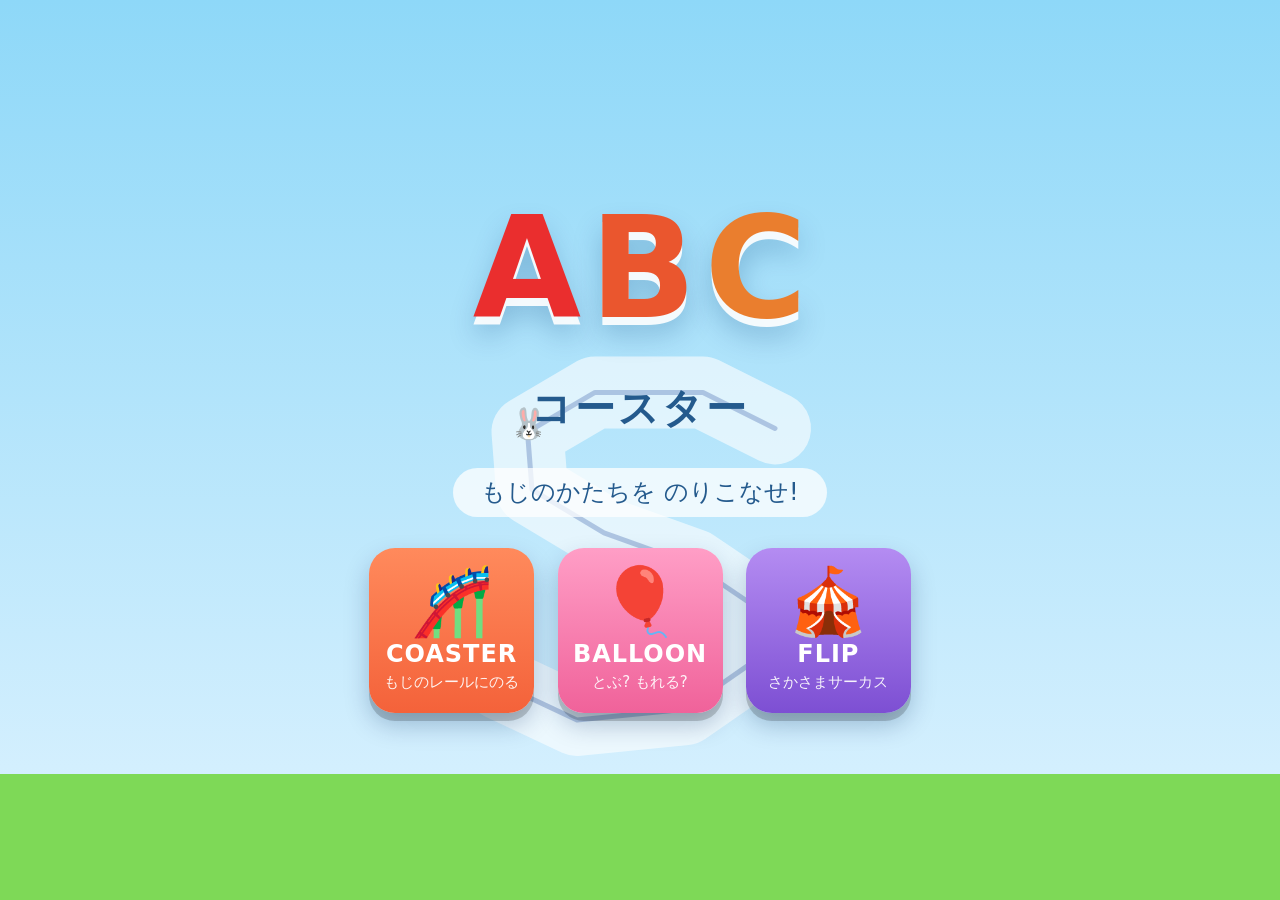
==== abc-coaster/index.html @ c3f1e286 "Replace physics playground with ABC Coaster: letter strokes as ride rails Adopted design: letters' o" ====
<!DOCTYPE html>
<html lang="ja">
<head>
  <meta charset="UTF-8">
  <meta name="viewport" content="width=device-width, initial-scale=1.0, maximum-scale=1.0, user-scalable=no, viewport-fit=cover">
  <meta name="apple-mobile-web-app-capable" content="yes">
  <meta name="mobile-web-app-capable" content="yes">
  <meta name="apple-mobile-web-app-status-bar-style" content="black-translucent">
  <title>ABCコースター — もじのかたちをのりこなせ!</title>
  <link rel="apple-touch-icon" href="assets/icon.png">
  <link rel="icon" href="assets/icon.png">
  <link rel="stylesheet" href="css/style.css">
</head>
<body>
  <canvas id="game"></canvas>

  <!-- タイトル画面 -->
  <div id="title">
    <div id="title-letters"></div>
    <div id="title-name">コースター</div>
    <div id="title-sub">もじのかたちを のりこなせ!</div>
    <div id="title-buttons">
      <button class="mode-btn" id="play-coaster">
        <span class="icon">🎢</span>
        <span class="label-en">COASTER</span>
        <span class="label-ja">もじのレールにのる</span>
      </button>
      <button class="mode-btn" id="play-balloon">
        <span class="icon">🎈</span>
        <span class="label-en">BALLOON</span>
        <span class="label-ja">とぶ? もれる?</span>
      </button>
      <button class="mode-btn" id="play-circus">
        <span class="icon">🎪</span>
        <span class="label-en">FLIP</span>
        <span class="label-ja">さかさまサーカス</span>
      </button>
    </div>
  </div>

  <!-- 遊び中のUI (各モードが中身を作る) -->
  <div id="hud"></div>

  <button id="btn-home" class="hidden">🏠</button>

  <script src="js/tracks.js"></script>
  <script src="js/sound.js"></script>
  <script src="js/fx.js"></script>
  <script src="js/coaster.js"></script>
  <script src="js/balloon.js"></script>
  <script src="js/circus.js"></script>
  <script src="js/main.js"></script>
</body>
</html>
---- abc-coaster/css/style.css ----
/* =========================================================
 * style.css — 4歳の指のための大きなUI (iPhone/iPad 縦横対応)
 * ========================================================= */

:root {
  --font: "Arial Rounded MT Bold", "Hiragino Maru Gothic ProN", "Comic Sans MS", system-ui, sans-serif;
}

* {
  margin: 0;
  padding: 0;
  box-sizing: border-box;
  -webkit-user-select: none;
  user-select: none;
  -webkit-touch-callout: none;
  -webkit-tap-highlight-color: transparent;
}

html, body {
  width: 100%;
  height: 100%;
  overflow: hidden;
  position: fixed;
  touch-action: none;
  font-family: var(--font);
  background: #8ed8f8;
}

#game { position: absolute; inset: 0; display: block; }

.hidden { display: none !important; }

/* ---------- タイトル ---------- */

#title {
  position: absolute;
  inset: 0;
  display: flex;
  flex-direction: column;
  align-items: center;
  justify-content: center;
  gap: 3.5vmin;
  z-index: 10;
}

#title-letters {
  font-size: clamp(60px, 16vmin, 140px);
  font-weight: 900;
  display: flex;
  gap: 0.06em;
  text-shadow: 0 0.06em 0 rgba(255,255,255,0.9), 0 0.12em 0.2em rgba(0,60,120,0.25);
}
#title-letters span {
  display: inline-block;
  animation: bounce 1.6s ease-in-out infinite;
}
@keyframes bounce {
  0%, 100% { transform: translateY(0) rotate(-3deg); }
  50% { transform: translateY(-0.18em) rotate(3deg); }
}

#title-name {
  font-size: clamp(22px, 5vmin, 40px);
  font-weight: 900;
  color: #245a8d;
  letter-spacing: 0.08em;
}

#title-sub {
  font-size: clamp(14px, 3.4vmin, 24px);
  color: #245a8d;
  background: rgba(255,255,255,0.75);
  padding: 0.35em 1.2em;
  border-radius: 2em;
}

#title-buttons {
  display: flex;
  flex-wrap: wrap;
  justify-content: center;
  align-items: stretch;
  gap: 2.6vmin;
}

.mode-btn {
  font-family: var(--font);
  border: none;
  border-radius: 26px;
  width: clamp(104px, 22vmin, 165px);
  min-height: clamp(104px, 22vmin, 165px);
  display: flex;
  flex-direction: column;
  align-items: center;
  justify-content: center;
  gap: 5px;
  color: #fff;
  box-shadow: 0 8px 0 rgba(0,0,0,0.18), 0 12px 24px rgba(0,40,90,0.25);
  cursor: pointer;
  transition: transform 0.1s;
}
.mode-btn:active { transform: translateY(6px) scale(0.97); box-shadow: 0 2px 0 rgba(0,0,0,0.18); }
.mode-btn .icon { font-size: clamp(40px, 9vmin, 66px); line-height: 1; }
.mode-btn .label-en { font-size: clamp(15px, 3.4vmin, 24px); font-weight: 900; letter-spacing: 0.04em; }
.mode-btn .label-ja { font-size: clamp(11px, 2.2vmin, 15px); opacity: 0.92; }

#play-coaster { background: linear-gradient(#ff8a5c, #f4623a); }
#play-balloon { background: linear-gradient(#ff9ec6, #f0629a); }
#play-circus  { background: linear-gradient(#b48cf2, #7d4fd3); }

/* ---------- 共通 ---------- */

#btn-home {
  position: absolute;
  top: calc(10px + env(safe-area-inset-top));
  left: calc(10px + env(safe-area-inset-left));
  z-index: 20;
  width: 56px;
  height: 56px;
  border: none;
  border-radius: 50%;
  background: rgba(255,255,255,0.9);
  font-size: 28px;
  box-shadow: 0 4px 10px rgba(0,40,90,0.3);
  cursor: pointer;
}
#btn-home:active { transform: scale(0.92); }

#hud { position: absolute; inset: 0; pointer-events: none; z-index: 15; }
#hud > * { pointer-events: auto; }

#star-count {
  position: absolute;
  top: calc(12px + env(safe-area-inset-top));
  right: calc(14px + env(safe-area-inset-right));
  font-size: clamp(20px, 4vmin, 30px);
  font-weight: 900;
  color: #245a8d;
  background: rgba(255,255,255,0.85);
  border-radius: 20px;
  padding: 6px 16px;
  box-shadow: 0 3px 8px rgba(0,40,90,0.2);
  pointer-events: none;
}

/* ---------- コースター ---------- */

#ride-history {
  position: absolute;
  top: calc(14px + env(safe-area-inset-top));
  left: 50%;
  transform: translateX(-50%);
  max-width: 70vw;
  overflow: hidden;
  white-space: nowrap;
  font-size: clamp(22px, 4.6vmin, 34px);
  font-weight: 900;
  letter-spacing: 0.12em;
  background: rgba(255,255,255,0.85);
  border-radius: 20px;
  padding: 5px 18px;
  box-shadow: 0 3px 8px rgba(0,40,90,0.2);
  pointer-events: none;
  min-height: 1.4em;
}

#choice {
  position: absolute;
  left: 50%;
  bottom: calc(20px + env(safe-area-inset-bottom));
  transform: translateX(-50%);
  display: flex;
  flex-direction: column;
  align-items: center;
  gap: 10px;
}

#choice-label {
  font-size: clamp(16px, 3.6vmin, 26px);
  font-weight: 900;
  color: #245a8d;
  background: rgba(255,255,255,0.9);
  border-radius: 18px;
  padding: 5px 20px;
  box-shadow: 0 3px 8px rgba(0,40,90,0.2);
}

#choice-btns, #ci-options {
  display: flex;
  gap: clamp(12px, 3vmin, 24px);
}

.choice-btn {
  font-family: var(--font);
  width: clamp(84px, 17vmin, 130px);
  height: clamp(84px, 17vmin, 130px);
  border: none;
  border-radius: 24px;
  font-size: clamp(48px, 10vmin, 78px);
  font-weight: 900;
  color: #fff;
  background: var(--c, #888);
  box-shadow: 0 6px 0 rgba(0,0,0,0.2), 0 10px 18px rgba(0,40,90,0.25);
  cursor: pointer;
  animation: wiggle 2.2s ease-in-out infinite;
  transition: transform 0.1s;
}
.choice-btn:nth-child(2) { animation-delay: 0.3s; }
.choice-btn:nth-child(3) { animation-delay: 0.6s; }
.choice-btn:active { transform: scale(0.9); }
@keyframes wiggle {
  0%, 100% { transform: rotate(-2deg); }
  50% { transform: rotate(2deg); }
}

.choice-btn.correct {
  animation: pressPop 0.5s ease;
  box-shadow: 0 0 0 6px #ffd45c, 0 6px 0 rgba(0,0,0,0.2);
}
.choice-btn.dim { opacity: 0.35; }
@keyframes pressPop {
  40% { transform: scale(0.85); }
  70% { transform: scale(1.15); }
  100% { transform: scale(1); }
}

/* ---------- ふうせんもじ / サーカス ---------- */

.bl-banner {
  position: absolute;
  top: calc(14px + env(safe-area-inset-top));
  left: 50%;
  transform: translateX(-50%);
  font-size: clamp(17px, 3.8vmin, 28px);
  font-weight: 900;
  color: #245a8d;
  background: rgba(255,255,255,0.9);
  border-radius: 20px;
  padding: 8px 22px;
  box-shadow: 0 3px 10px rgba(0,40,90,0.25);
  pointer-events: none;
  white-space: nowrap;
}
#ci-freehint { color: #8c2f39; }

#bl-guess {
  position: absolute;
  left: 50%;
  bottom: calc(24px + env(safe-area-inset-bottom));
  transform: translateX(-50%);
  display: flex;
  gap: clamp(16px, 4vmin, 40px);
}

.guess-btn {
  font-family: var(--font);
  width: clamp(110px, 22vmin, 170px);
  height: clamp(110px, 22vmin, 170px);
  border: none;
  border-radius: 28px;
  display: flex;
  flex-direction: column;
  align-items: center;
  justify-content: center;
  gap: 4px;
  font-size: clamp(44px, 9vmin, 70px);
  background: rgba(255,255,255,0.92);
  box-shadow: 0 7px 0 rgba(0,0,0,0.15), 0 12px 20px rgba(0,40,90,0.25);
  cursor: pointer;
  animation: wiggle 2.4s ease-in-out infinite;
}
.guess-btn:nth-child(2) { animation-delay: 0.4s; }
.guess-btn:active { transform: scale(0.92); }
.guess-btn span {
  font-size: clamp(16px, 3.4vmin, 24px);
  font-weight: 900;
  color: #245a8d;
}

#bl-pump {
  position: absolute;
  left: 50%;
  bottom: calc(26px + env(safe-area-inset-bottom));
  transform: translateX(-50%);
  width: clamp(140px, 30vmin, 230px);
  height: clamp(90px, 18vmin, 140px);
  border: none;
  border-radius: 30px;
  font-family: var(--font);
  font-size: clamp(26px, 5.5vmin, 42px);
  font-weight: 900;
  color: #fff;
  background: linear-gradient(#ff8a5c, #e5533d);
  box-shadow: 0 8px 0 rgba(0,0,0,0.2), 0 14px 22px rgba(120,20,0,0.3);
  cursor: pointer;
  animation: pulse 0.9s ease-in-out infinite;
}
#bl-pump:active { transform: translateX(-50%) scale(0.92); }
@keyframes pulse {
  0%, 100% { transform: translateX(-50%) scale(1); }
  50% { transform: translateX(-50%) scale(1.06); }
}

#ci-options {
  position: absolute;
  left: 50%;
  bottom: calc(24px + env(safe-area-inset-bottom));
  transform: translateX(-50%);
}

.big-next {
  position: absolute;
  right: calc(18px + env(safe-area-inset-right));
  bottom: calc(18px + env(safe-area-inset-bottom));
  width: clamp(80px, 14vmin, 116px);
  height: clamp(80px, 14vmin, 116px);
  border: none;
  border-radius: 50%;
  font-size: clamp(34px, 6.5vmin, 52px);
  color: #fff;
  background: linear-gradient(#7ed957, #4cae2f);
  box-shadow: 0 6px 0 rgba(0,0,0,0.2), 0 10px 20px rgba(0,60,0,0.3);
  cursor: pointer;
  animation: pulse2 1s ease-in-out infinite;
}
@keyframes pulse2 {
  0%, 100% { transform: scale(1); }
  50% { transform: scale(1.08); }
}
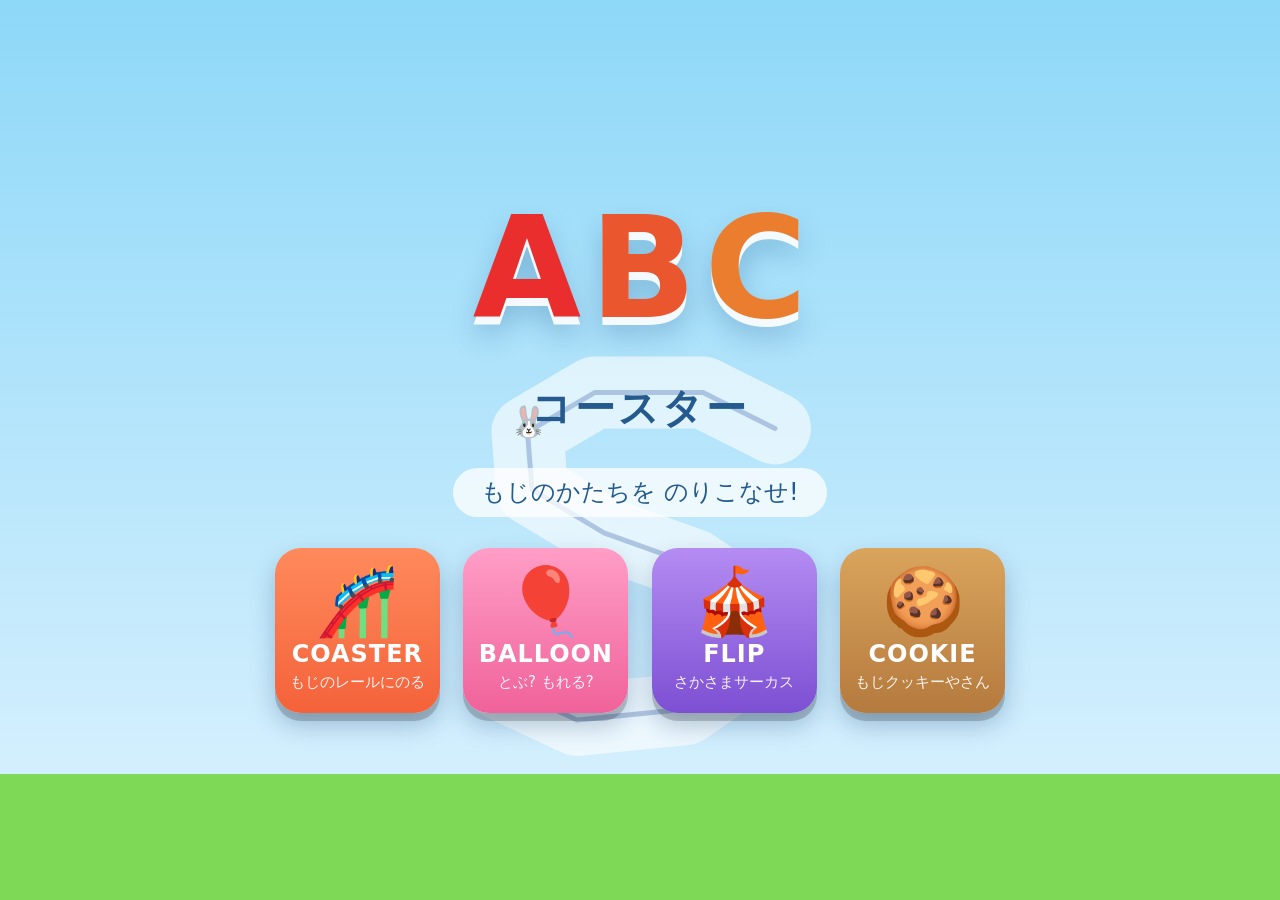
==== commit 689b9ecc: "Add Letter Cookie Shop minigame: bite or draw the difference between letters Monsters order letters " ====
--- a/abc-coaster/index.html
+++ b/abc-coaster/index.html
@@ -35,6 +35,11 @@
         <span class="label-en">FLIP</span>
         <span class="label-ja">さかさまサーカス</span>
       </button>
+      <button class="mode-btn" id="play-cookie">
+        <span class="icon">🍪</span>
+        <span class="label-en">COOKIE</span>
+        <span class="label-ja">もじクッキーやさん</span>
+      </button>
     </div>
   </div>
 
@@ -49,6 +54,7 @@
   <script src="js/coaster.js"></script>
   <script src="js/balloon.js"></script>
   <script src="js/circus.js"></script>
+  <script src="js/cookie.js"></script>
   <script src="js/main.js"></script>
 </body>
 </html>
--- a/abc-coaster/css/style.css
+++ b/abc-coaster/css/style.css
@@ -106,6 +106,7 @@
 #play-coaster { background: linear-gradient(#ff8a5c, #f4623a); }
 #play-balloon { background: linear-gradient(#ff9ec6, #f0629a); }
 #play-circus  { background: linear-gradient(#b48cf2, #7d4fd3); }
+#play-cookie  { background: linear-gradient(#d9a45c, #b57a3e); }
 
 /* ---------- 共通 ---------- */
 
@@ -307,6 +308,48 @@
   transform: translateX(-50%);
 }
 
+/* ---------- もじクッキーやさん ---------- */
+
+#ck-tools {
+  position: absolute;
+  left: 50%;
+  bottom: calc(22px + env(safe-area-inset-bottom));
+  transform: translateX(-50%);
+  display: flex;
+  gap: clamp(16px, 4vmin, 40px);
+}
+
+.tool-big {
+  font-family: var(--font);
+  width: clamp(120px, 24vmin, 180px);
+  height: clamp(100px, 20vmin, 150px);
+  border: none;
+  border-radius: 26px;
+  display: flex;
+  flex-direction: column;
+  align-items: center;
+  justify-content: center;
+  gap: 4px;
+  font-size: clamp(40px, 8.5vmin, 64px);
+  background: rgba(255,255,255,0.94);
+  box-shadow: 0 7px 0 rgba(0,0,0,0.15), 0 12px 20px rgba(120,60,0,0.3);
+  cursor: pointer;
+  animation: wiggle 2.4s ease-in-out infinite;
+}
+.tool-big:nth-child(2) { animation-delay: 0.4s; }
+.tool-big:active { transform: scale(0.92); }
+.tool-big span {
+  font-size: clamp(15px, 3vmin, 22px);
+  font-weight: 900;
+  color: #8a5a2b;
+}
+.tool-big.attention { animation: attention 0.6s ease 2; }
+@keyframes attention {
+  0%, 100% { transform: scale(1); }
+  30% { transform: scale(1.18) rotate(-4deg); }
+  60% { transform: scale(1.12) rotate(4deg); }
+}
+
 .big-next {
   position: absolute;
   right: calc(18px + env(safe-area-inset-right));
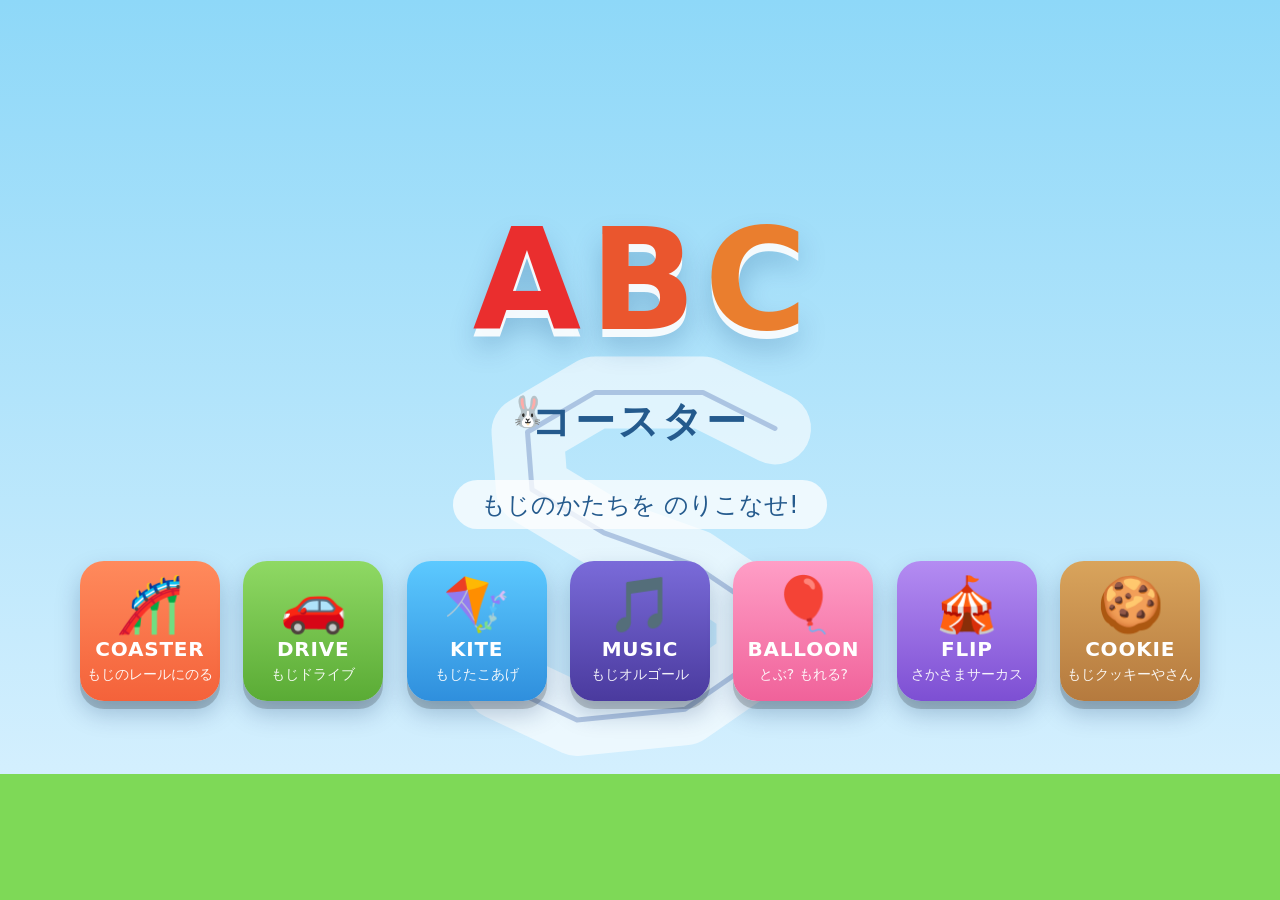
==== commit 77b88262: "Add three shape-translation modes: Drive, Kite, Music Box Letter Drive (roads): letter strokes becom" ====
--- a/abc-coaster/index.html
+++ b/abc-coaster/index.html
@@ -24,6 +24,21 @@
         <span class="icon">🎢</span>
         <span class="label-en">COASTER</span>
         <span class="label-ja">もじのレールにのる</span>
+      </button>
+      <button class="mode-btn" id="play-drive">
+        <span class="icon">🚗</span>
+        <span class="label-en">DRIVE</span>
+        <span class="label-ja">もじドライブ</span>
+      </button>
+      <button class="mode-btn" id="play-kite">
+        <span class="icon">🪁</span>
+        <span class="label-en">KITE</span>
+        <span class="label-ja">もじたこあげ</span>
+      </button>
+      <button class="mode-btn" id="play-music">
+        <span class="icon">🎵</span>
+        <span class="label-en">MUSIC</span>
+        <span class="label-ja">もじオルゴール</span>
       </button>
       <button class="mode-btn" id="play-balloon">
         <span class="icon">🎈</span>
@@ -55,6 +70,9 @@
   <script src="js/balloon.js"></script>
   <script src="js/circus.js"></script>
   <script src="js/cookie.js"></script>
+  <script src="js/drive.js"></script>
+  <script src="js/kite.js"></script>
+  <script src="js/musicbox.js"></script>
   <script src="js/main.js"></script>
 </body>
 </html>
--- a/abc-coaster/css/style.css
+++ b/abc-coaster/css/style.css
@@ -85,9 +85,9 @@
 .mode-btn {
   font-family: var(--font);
   border: none;
-  border-radius: 26px;
-  width: clamp(104px, 22vmin, 165px);
-  min-height: clamp(104px, 22vmin, 165px);
+  border-radius: 24px;
+  width: clamp(92px, 18vmin, 140px);
+  min-height: clamp(92px, 18vmin, 140px);
   display: flex;
   flex-direction: column;
   align-items: center;
@@ -99,14 +99,18 @@
   transition: transform 0.1s;
 }
 .mode-btn:active { transform: translateY(6px) scale(0.97); box-shadow: 0 2px 0 rgba(0,0,0,0.18); }
-.mode-btn .icon { font-size: clamp(40px, 9vmin, 66px); line-height: 1; }
-.mode-btn .label-en { font-size: clamp(15px, 3.4vmin, 24px); font-weight: 900; letter-spacing: 0.04em; }
-.mode-btn .label-ja { font-size: clamp(11px, 2.2vmin, 15px); opacity: 0.92; }
+.mode-btn .icon { font-size: clamp(34px, 7.5vmin, 54px); line-height: 1; }
+.mode-btn .label-en { font-size: clamp(13px, 2.8vmin, 20px); font-weight: 900; letter-spacing: 0.04em; }
+.mode-btn .label-ja { font-size: clamp(10px, 2vmin, 14px); opacity: 0.92; }
+#title-buttons { max-width: 92vw; }
 
 #play-coaster { background: linear-gradient(#ff8a5c, #f4623a); }
 #play-balloon { background: linear-gradient(#ff9ec6, #f0629a); }
 #play-circus  { background: linear-gradient(#b48cf2, #7d4fd3); }
 #play-cookie  { background: linear-gradient(#d9a45c, #b57a3e); }
+#play-drive   { background: linear-gradient(#8fd964, #5aab35); }
+#play-kite    { background: linear-gradient(#5cc9ff, #2f8fdd); }
+#play-music   { background: linear-gradient(#7a6bd9, #4a3a9e); }
 
 /* ---------- 共通 ---------- */
 
@@ -350,6 +354,127 @@
   60% { transform: scale(1.12) rotate(4deg); }
 }
 
+/* ---------- もじドライブ ---------- */
+
+#dr-horn {
+  position: absolute;
+  right: calc(16px + env(safe-area-inset-right));
+  bottom: calc(16px + env(safe-area-inset-bottom));
+  width: clamp(66px, 12vmin, 96px);
+  height: clamp(66px, 12vmin, 96px);
+  border: none;
+  border-radius: 50%;
+  font-size: clamp(30px, 6vmin, 46px);
+  background: rgba(255,255,255,0.92);
+  box-shadow: 0 5px 0 rgba(0,0,0,0.15), 0 9px 16px rgba(0,60,0,0.3);
+  cursor: pointer;
+}
+#dr-horn:active { transform: scale(0.9); }
+
+/* ---------- もじたこあげ ---------- */
+
+#kt-cards {
+  position: absolute;
+  left: 50%;
+  bottom: calc(24px + env(safe-area-inset-bottom));
+  transform: translateX(-50%);
+  display: flex;
+  gap: clamp(12px, 3vmin, 24px);
+}
+
+/* ---------- もじオルゴール ---------- */
+
+#mb-slots {
+  position: absolute;
+  top: calc(14px + env(safe-area-inset-top));
+  left: 50%;
+  transform: translateX(-50%);
+  display: flex;
+  gap: 6px;
+}
+
+.mb-slot {
+  font-family: var(--font);
+  width: clamp(44px, 9vmin, 64px);
+  height: clamp(44px, 9vmin, 64px);
+  border: 3px dashed rgba(255,255,255,0.5);
+  border-radius: 14px;
+  font-size: clamp(24px, 5vmin, 38px);
+  font-weight: 900;
+  color: #fff;
+  background: rgba(255,255,255,0.12);
+  cursor: pointer;
+}
+.mb-slot.filled {
+  border-style: solid;
+  border-color: rgba(255,255,255,0.85);
+  background: var(--c, #888);
+  box-shadow: 0 3px 0 rgba(0,0,0,0.25);
+}
+.mb-slot.now {
+  transform: scale(1.15);
+  box-shadow: 0 0 0 4px #ffd45c, 0 3px 0 rgba(0,0,0,0.25);
+}
+
+#mb-controls {
+  position: absolute;
+  right: calc(12px + env(safe-area-inset-right));
+  top: 50%;
+  transform: translateY(-50%);
+  display: flex;
+  flex-direction: column;
+  gap: 10px;
+}
+
+.mb-btn {
+  font-family: var(--font);
+  width: clamp(52px, 10vmin, 72px);
+  height: clamp(52px, 10vmin, 72px);
+  border: none;
+  border-radius: 50%;
+  font-size: clamp(22px, 4.5vmin, 34px);
+  background: rgba(255,255,255,0.9);
+  box-shadow: 0 4px 0 rgba(0,0,0,0.2);
+  cursor: pointer;
+}
+.mb-btn:active { transform: scale(0.9); }
+.mb-btn.on { box-shadow: 0 0 0 4px #ffd45c, 0 4px 0 rgba(0,0,0,0.2); }
+
+#mb-tray {
+  position: absolute;
+  left: 0;
+  right: 0;
+  bottom: 0;
+  display: grid;
+  grid-auto-flow: column;
+  grid-template-rows: repeat(2, auto);
+  gap: 7px;
+  overflow-x: auto;
+  overflow-y: hidden;
+  padding: 8px calc(10px + env(safe-area-inset-right)) calc(10px + env(safe-area-inset-bottom)) calc(10px + env(safe-area-inset-left));
+  background: rgba(20, 12, 40, 0.55);
+  backdrop-filter: blur(4px);
+  touch-action: pan-x;
+  overscroll-behavior: contain;
+  scrollbar-width: none;
+}
+#mb-tray::-webkit-scrollbar { display: none; }
+
+.letter-btn {
+  font-family: var(--font);
+  width: clamp(50px, 8.4vmin, 68px);
+  height: clamp(50px, 8.4vmin, 68px);
+  border: none;
+  border-radius: 15px;
+  font-size: clamp(26px, 4.6vmin, 38px);
+  font-weight: 900;
+  color: #fff;
+  background: var(--c, #888);
+  box-shadow: 0 4px 0 rgba(0,0,0,0.25);
+  cursor: pointer;
+}
+.letter-btn:active { transform: scale(0.9); }
+
 .big-next {
   position: absolute;
   right: calc(18px + env(safe-area-inset-right));
